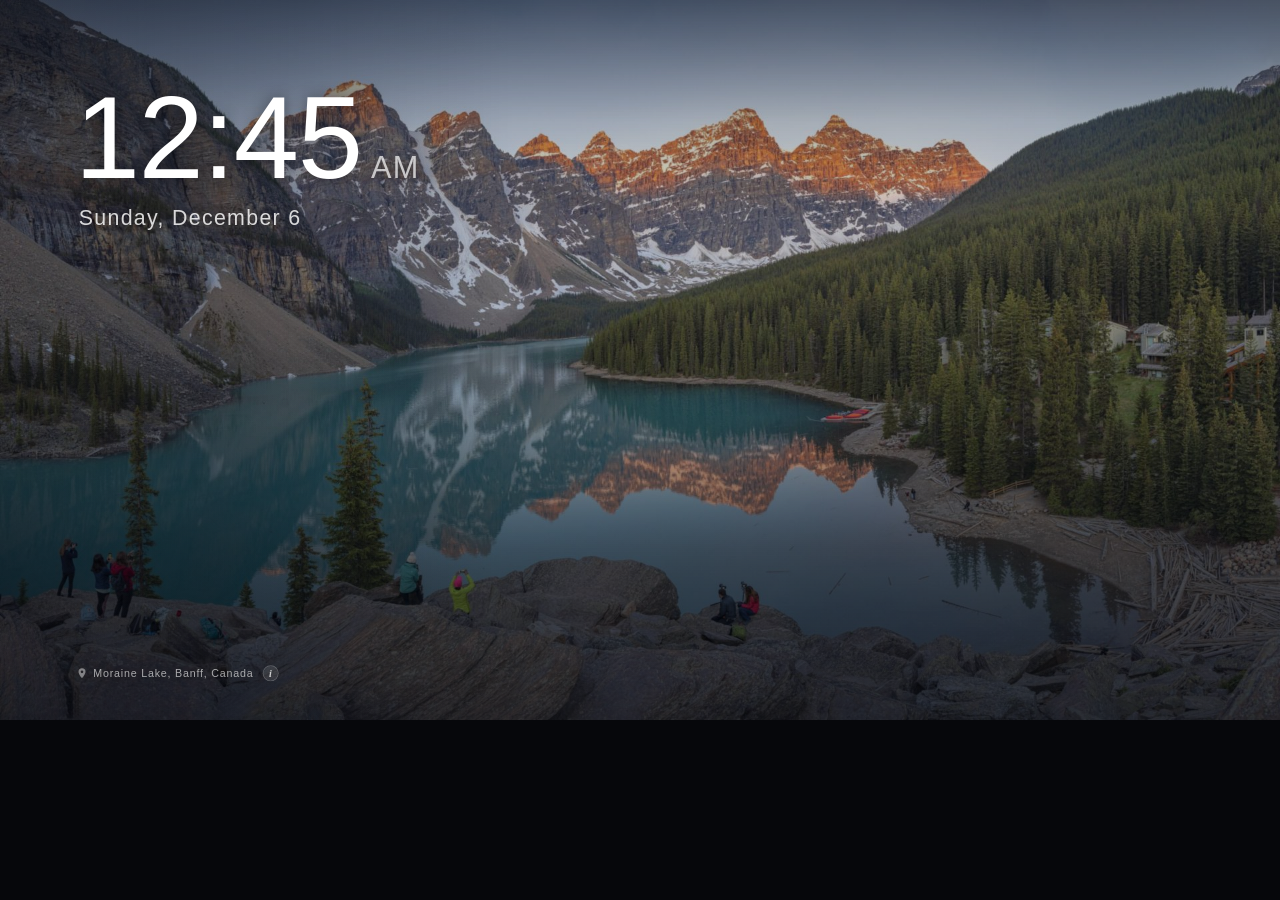
==== index.html @ b2c63b83 "Glass Home: calm launcher for Samsung Tizen TVs" ====
<!DOCTYPE html>
<html lang="en">
<head>
  <meta charset="utf-8">
  <meta name="viewport" content="width=1920, height=1080, initial-scale=1, user-scalable=no">
  <link rel="icon" href="icon.png">
  <title>Home</title>
  <link rel="stylesheet" href="css/style.css"><!--RH:CSS-->
</head>
<body class="blur-baked">
  <div id="stage">
    <div class="ambient" aria-hidden="true">
      <div class="blob b1"></div><div class="blob b2"></div><div class="blob b3"></div>
      <div class="wps"><img class="wp" id="wpA" alt=""><img class="wp" id="wpB" alt=""></div>
      <script>/* start downloading the wallpaper the last session queued up, before any JS file has loaded */
        (function () { try { if (/[?&]wp=/.test(location.search)) return; var e = localStorage.getItem('rh.wp.early'); if (!e) return;
          var p = e.split('|'); document.getElementById('wpB').src = p[0]; if (p[1]) (new Image()).src = p[1]; } catch (x) {} })();</script>
      <div class="scrim"></div>
      <div class="vignette"></div><div class="grain"></div>
    </div>

    <header class="topbar">
      <div class="greet" id="greet"></div>
      <div class="wpcap" id="wpcap"><svg class="wpcap-pin" viewBox="0 0 24 24" width="18" height="18" aria-hidden="true"><path fill="currentColor" d="M12 2a7 7 0 0 0-7 7c0 5.2 7 13 7 13s7-7.8 7-13a7 7 0 0 0-7-7zm0 9.6A2.6 2.6 0 1 1 12 6.4a2.6 2.6 0 0 1 0 5.2z"/></svg><span class="wpcap-place"></span><span class="wpinfo" id="wpinfo" aria-label="Photo credit">i</span><span class="wpcap-credit"></span></div>
      <div class="dsc-sub" id="dscSub"></div>
      <div class="clock glass-chip"><div class="time" id="time"></div><div class="date" id="date"></div></div>
    </header>

    <section class="amb" id="amb" aria-label="Clock and weather">
      <div class="amb-time" id="ambTime"></div>
      <div class="amb-date" id="ambDate"></div>
      <div class="wx" id="wx"></div>
    </section>

    <section class="discover" id="discover" aria-label="Discover">
      <div class="tstat" id="tstat"></div>
      <div class="cw empty" id="cw"><div class="sec-h">Resume Watching<span class="src" id="cwSrc"></span></div><div class="cw-track" id="cwTrack"></div></div>
      <div class="picks empty" id="picks"><div class="sec-h"><span class="seg" id="seg"><span class="tab" id="tabMovie" data-k="movie">Movies</span><span class="tab" id="tabTv" data-k="tv">Shows</span></span><span class="pill" id="refresh">&#x21bb; Refresh</span><span class="src" id="pkSrc"></span></div><div class="pk-track" id="pkTrack"></div></div>
    </section>

    <main id="rows"></main>
    <div class="hint" id="hint"></div>
    <div class="dim" id="dim"></div>

    <div id="toast" class="toast glass-chip"></div>
    <div id="fps" class="fps"></div>
  </div>

  <script defer src="js/config.js"></script>
  <script defer src="js/apps.js"></script>
  <script defer src="js/logos.js"></script>
  <script defer src="js/tizen-shim.js"></script>
  <script defer src="js/wallpapers.js"></script>
  <script defer src="js/wallpaper.js"></script>
  <script defer src="data/weekly.embed.js"></script>
  <script defer src="js/weather.js"></script>
  <script defer src="js/discover.js"></script>
  <script defer src="js/app.js"></script>
</body>
</html>
---- css/style.css ----
/* Glass Home launcher — "Liquid Glass" TV home. 1920x1080 logical canvas.
 * Tizen 6.0 (Chromium ~76): no flex `gap`, no `inset`, no `aspect-ratio`.
 * Animations use transform/opacity only. */

html, body {
  margin: 0; padding: 0; width: 100%; height: 100%;
  background: #06070b; overflow: hidden;
}
body {
  font-family: -apple-system, BlinkMacSystemFont, "SF Pro Display", "SF Pro Text",
    "SamsungOne", "Samsung One", "SamsungOneUI", "TizenSans", "Helvetica Neue",
    "Inter", Roboto, "Segoe UI", Arial, sans-serif;
  color: #f5f6f8;
  -webkit-font-smoothing: antialiased;
  text-rendering: optimizeLegibility;
  cursor: default;
  -webkit-user-select: none; user-select: none;
}

#stage {
  position: absolute; left: 0; top: 0;
  width: 1920px; height: 1080px; overflow: hidden;
  transform-origin: 0 0;
}

/* ---------------- ambient background ---------------- */
.ambient { position: absolute; left: 0; top: 0; right: 0; bottom: 0; overflow: hidden;
  background: radial-gradient(120% 90% at 50% 0%, #141a2e 0%, #0a0c14 55%, #050609 100%); }
.blob { position: absolute; border-radius: 50%; will-change: transform; }
.b1 { width: 1400px; height: 1400px; left: -380px; top: -620px;
  background: radial-gradient(closest-side, rgba(92, 72, 230, .55), rgba(92, 72, 230, 0)); }
.b2 { width: 1300px; height: 1300px; right: -420px; top: -260px;
  background: radial-gradient(closest-side, rgba(24, 150, 190, .42), rgba(24, 150, 190, 0)); }
.b3 { width: 1500px; height: 1100px; left: 260px; bottom: -700px;
  background: radial-gradient(closest-side, rgba(190, 52, 140, .32), rgba(190, 52, 140, 0)); }
.motion .b1 { animation: drift1 38s ease-in-out infinite alternate; }
.motion .b2 { animation: drift2 46s ease-in-out infinite alternate; }
.motion .b3 { animation: drift3 54s ease-in-out infinite alternate; }
@keyframes drift1 { from { transform: translate3d(0,0,0); } to { transform: translate3d(220px, 120px, 0); } }
@keyframes drift2 { from { transform: translate3d(0,0,0); } to { transform: translate3d(-260px, 90px, 0); } }
@keyframes drift3 { from { transform: translate3d(0,0,0); } to { transform: translate3d(180px, -140px, 0); } }

.vignette { position: absolute; left: 0; top: 0; right: 0; bottom: 0;
  background: radial-gradient(140% 110% at 50% 35%, rgba(0,0,0,0) 45%, rgba(0,0,0,.55) 100%); }
/* subtle film grain keeps gradients from banding on the panel */
.grain { position: absolute; left: 0; top: 0; right: 0; bottom: 0; opacity: .05;
  background-image: url("data:image/svg+xml;utf8,<svg xmlns='http://www.w3.org/2000/svg' width='160' height='160'><filter id='n'><feTurbulence type='fractalNoise' baseFrequency='.9' numOctaves='2' stitchTiles='stitch'/><feColorMatrix values='0 0 0 0 1  0 0 0 0 1  0 0 0 0 1  0 0 0 .9 0'/></filter><rect width='100%' height='100%' filter='url(%23n)'/></svg>"); }

/* ---------------- scenic wallpapers ---------------- */
/* own stacking context so the layers' z-index never rises above the scrim/tint */
.wps { position: absolute; left: 0; top: 0; width: 1920px; height: 1080px; overflow: hidden; z-index: 0; }
.wp { position: absolute; left: 0; top: 0; width: 1920px; height: 1080px; object-fit: cover;
  opacity: 0; transition: opacity var(--wp-fade, 600ms) ease-in-out; transform-origin: 50% 50%;
  will-change: opacity; -webkit-backface-visibility: hidden; backface-visibility: hidden; }
.wp.on { opacity: 1; z-index: 2; }
.wp.under { opacity: 1; z-index: 1; transition: none; }
.wp:not([src]) { visibility: hidden; }
.wp:not(.on) { transition: none; }
.wp-still .wp { animation: none !important; }
.wp-motion .wp { will-change: transform, opacity; transform: scale(1.04) translate3d(0, 0, 0); }
/* Ken Burns: ~8% zoom with a gentle drift; stays inside the frame (max pan < zoom/2). */
@keyframes kb1 { from { transform: scale(1.02) translate3d(0, 0, 0); }        to { transform: scale(1.10) translate3d(-2.2%, -1.2%, 0); } }
@keyframes kb2 { from { transform: scale(1.10) translate3d(2%, 1%, 0); }      to { transform: scale(1.02) translate3d(0, 0, 0); } }
@keyframes kb3 { from { transform: scale(1.03) translate3d(1.5%, -1%, 0); }   to { transform: scale(1.10) translate3d(-1.5%, 1%, 0); } }
@keyframes kb4 { from { transform: scale(1.09) translate3d(-1.8%, 1.2%, 0); } to { transform: scale(1.03) translate3d(1%, -.5%, 0); } }
/* readability scrim: light top (greeting/clock), soft bottom (dock), slight overall dim */
.scrim { position: absolute; left: 0; top: 0; right: 0; bottom: 0; display: none;
  background:
    linear-gradient(180deg, rgba(4,6,12,.55) 0%, rgba(4,6,12,.18) 17%, rgba(4,6,12,0) 32%),
    linear-gradient(0deg, rgba(4,6,12,.66) 0%, rgba(4,6,12,.44) 24%, rgba(4,6,12,.14) 42%, rgba(4,6,12,0) 58%),
    linear-gradient(90deg, rgba(4,6,12,.28) 0%, rgba(4,6,12,0) 40%),
    rgba(4,6,12,.14); }
.has-wp .scrim { display: block; }
.has-wp .blob, .has-wp .grain { display: none; }
.has-wp .ambient { background: #06070b; }
.has-wp .vignette { background: radial-gradient(150% 120% at 50% 40%, rgba(0,0,0,0) 55%, rgba(0,0,0,.45) 100%); }

/* location caption under the greeting (subtle); photo credit appears on demand */
.wpcap { position: absolute; left: 4px; top: 84px; white-space: nowrap; font-size: 20px; font-weight: 500;
  letter-spacing: .2px; color: rgba(255,255,255,.70); opacity: 0; transform: translate3d(0, 4px, 0);
  transition: opacity 900ms ease, transform 900ms ease; text-shadow: 0 1px 12px rgba(0,0,0,.55); }
.wpcap.show { opacity: 1; transform: translate3d(0, 0, 0); }
.wpcap-pin { vertical-align: -3px; margin-right: 8px; opacity: .7; }
.wpinfo { display: inline-block; position: relative; vertical-align: 1px; margin-left: 14px; width: 24px; height: 24px; border-radius: 50%;
  text-align: center; font: italic 700 15px/24px Georgia, "Times New Roman", serif; color: rgba(255,255,255,.75);
  background: rgba(255,255,255,.10); box-shadow: inset 0 0 0 1px rgba(255,255,255,.22); text-shadow: none;
  transition: transform 140ms cubic-bezier(.2,.8,.2,1), background-color 140ms ease, color 140ms ease; }
.wpinfo.is-focused { transform: scale(1.45); background: rgba(255,255,255,.95); color: #111; z-index: 2;
  box-shadow: 0 6px 22px rgba(0,0,0,.45), 0 0 18px rgba(255,255,255,.35); }
.wpcap-credit { display: inline-block; margin-left: 14px; font-size: 16px; font-weight: 500; color: rgba(255,255,255,.62);
  letter-spacing: .3px; opacity: 0; transform: translate3d(-6px, 0, 0); transition: opacity 400ms ease, transform 400ms ease; }
.show-credit .wpcap-credit { opacity: 1; transform: translate3d(0, 0, 0); }
.wpcap-credit:empty { display: none; }

/* ---------------- glass material ---------------- */
.glass {
  position: relative;
  border-radius: 30px;
  background: linear-gradient(160deg, rgba(255,255,255,.16) 0%, rgba(255,255,255,.06) 45%, rgba(255,255,255,.04) 100%);
  box-shadow:
    inset 0 1.5px 0 rgba(255,255,255,.30),     /* top inner highlight */
    inset 0 -1px 0 rgba(255,255,255,.06),
    0 18px 40px -12px rgba(0,0,0,.55);
  overflow: hidden;
}
/* specular edge: gradient hairline border via mask */
.glass::before {
  content: ""; position: absolute; left: 0; top: 0; right: 0; bottom: 0;
  border-radius: inherit; padding: 1.5px; pointer-events: none;
  background: linear-gradient(145deg, rgba(255,255,255,.65) 0%, rgba(255,255,255,.12) 28%,
              rgba(255,255,255,.04) 55%, rgba(255,255,255,.22) 100%);
  -webkit-mask: linear-gradient(#000 0 0) content-box, linear-gradient(#000 0 0);
  -webkit-mask-composite: xor; mask-composite: exclude;
}
/* liquid highlight bloom, top-left */
.glass::after {
  content: ""; position: absolute; left: -20%; top: -60%; width: 90%; height: 120%;
  pointer-events: none; border-radius: 50%;
  background: radial-gradient(closest-side, rgba(255,255,255,.16), rgba(255,255,255,0));
}
/* Three glass modes (body.blur-*):
 *  baked (default): a pre-blurred 480x270 copy of the wallpaper is clipped into each surface (.bk) — no per-frame blur.
 *  live : real backdrop-filter (the old look; costs GPU time on every frame something moves).
 *  off  : solid translucent fill. */
.bk { position: absolute; left: 0; top: 0; right: 0; bottom: 0; overflow: hidden; border-radius: inherit; display: none; z-index: 0; }
.bk i { position: absolute; left: 0; top: 0; right: 0; bottom: 0; opacity: 0; transition: none;
  background-repeat: no-repeat; background-size: 1920px 1080px; }
.bk i.on { opacity: 1; }
.bk i.top { z-index: 1; transition: opacity var(--wp-fade, 600ms) ease-in-out; }
.bk::after { content: ""; position: absolute; left: 0; top: 0; right: 0; bottom: 0; z-index: 2;
  background: linear-gradient(160deg, rgba(255,255,255,.13) 0%, rgba(255,255,255,.04) 45%, rgba(8,10,18,.16) 100%); }
.has-wp.blur-baked .bk { display: block; }
.has-wp.blur-baked .glass, .has-wp.blur-baked .glass-chip { background: rgba(18,20,30,.35); }
.glass::before, .glass::after { z-index: 1; }
.glass-chip > *:not(.bk), .glass > *:not(.bk) { position: relative; z-index: 3; }
.has-wp.blur-live .glass, .has-wp.blur-live .glass-chip {
  -webkit-backdrop-filter: blur(30px) saturate(150%) brightness(.80); backdrop-filter: blur(30px) saturate(150%) brightness(.80);
  background: linear-gradient(160deg, rgba(255,255,255,.17) 0%, rgba(255,255,255,.07) 45%, rgba(20,24,36,.10) 100%); }
.blur-off .glass, .blur-off .glass-chip, body:not(.has-wp) .glass {
  background: linear-gradient(160deg, rgba(60,66,88,.62) 0%, rgba(30,34,50,.66) 50%, rgba(20,22,34,.72) 100%); }

.glass-chip {
  position: relative; border-radius: 999px;
  background: linear-gradient(160deg, rgba(255,255,255,.14), rgba(255,255,255,.05));
  box-shadow: inset 0 1px 0 rgba(255,255,255,.28), inset 0 0 0 1px rgba(255,255,255,.08), 0 10px 30px -10px rgba(0,0,0,.6);
}

/* ---------------- top bar ---------------- */
.topbar { position: absolute; left: 80px; right: 80px; top: 46px; height: 96px; }
.greet { position: absolute; left: 4px; top: 22px; font-size: 40px; font-weight: 600; letter-spacing: -.5px;
  color: rgba(255,255,255,.92); }
.greet small { display: block; font-size: 22px; font-weight: 500; letter-spacing: 0; color: rgba(255,255,255,.5); margin-top: 6px; }
.clock { position: absolute; right: 0; top: 10px; padding: 16px 34px 16px 34px; text-align: right; }
.clock .time { font-size: 46px; font-weight: 600; letter-spacing: -.5px; line-height: 1; font-variant-numeric: tabular-nums; }
.clock .time small { font-size: 24px; font-weight: 600; margin-left: 6px; color: rgba(255,255,255,.65); letter-spacing: 0; }
.clock .date { font-size: 19px; font-weight: 500; color: rgba(255,255,255,.58); margin-top: 6px; letter-spacing: .2px; }

/* ---------------- rows ---------------- */
#rows { position: absolute; left: 0; right: 0; top: 0; bottom: 0; }
.row { position: relative; padding: 0 80px; }
.row-head { height: 44px; position: relative; margin-bottom: 14px; white-space: nowrap; }
.row-title { display: inline-block; font-size: 30px; font-weight: 600; letter-spacing: -.2px;
  color: rgba(255,255,255,.9); vertical-align: middle; }
.row-sub { display: inline-block; margin-left: 18px; font-size: 21px; font-weight: 500; color: rgba(255,255,255,.5);
  vertical-align: middle; transition: opacity 250ms ease; }
.chip { display: inline-block; vertical-align: middle; margin-left: 16px; padding: 5px 14px; border-radius: 999px;
  font-size: 16px; font-weight: 600; letter-spacing: .6px; text-transform: uppercase;
  color: rgba(255,255,255,.75); background: rgba(255,255,255,.10); box-shadow: inset 0 0 0 1px rgba(255,255,255,.16); }
.row-track { position: relative; white-space: nowrap; transition: transform 380ms cubic-bezier(.2,.8,.2,1);
  will-change: transform; }

/* ---------------- the dock ---------------- */
/* one floating glass bar, centred in the lower third; tiles inside carry no backdrop-filter of their own */
.row-dock { position: absolute; left: 0; right: 0; top: 742px; padding: 0; text-align: center; }
.dock { position: relative; display: inline-block; padding: 22px 30px; white-space: nowrap; text-align: left; }
.dock-bg { position: absolute; left: 0; top: 0; right: 0; bottom: 0; border-radius: 46px; overflow: hidden; }
.dock .row-track { transition: none; will-change: auto; }
.dock-div { display: inline-block; vertical-align: middle; width: 2px; height: 64px; margin: 0 28px 0 6px; border-radius: 1px;
  background: linear-gradient(180deg, rgba(255,255,255,0), rgba(255,255,255,.26), rgba(255,255,255,0)); }

/* ---------------- app tiles ----------------
 * Focus = transform scale (140 ms) + opacity of pre-rendered layers. Nothing animates layout, paint or shadows. */
.tile { position: relative; display: inline-block; vertical-align: middle; margin-right: 22px;
  transition: transform 140ms cubic-bezier(.2,.8,.2,1); will-change: transform; transform: translateZ(0); outline: none; }
.tile:last-child { margin-right: 0; }
.tile-body { position: relative; display: block; overflow: hidden;
  background: linear-gradient(160deg, rgba(255,255,255,.13) 0%, rgba(255,255,255,.05) 60%, rgba(255,255,255,.03) 100%);
  box-shadow: inset 0 1px 0 rgba(255,255,255,.26), inset 0 0 0 1px rgba(255,255,255,.07); }
.tile-lg .tile-body { width: 200px; height: 116px; border-radius: 26px; }
.tile-sm .tile-body { width: 132px; height: 78px; border-radius: 20px; }
.tile-tint { position: absolute; left: 0; top: 0; right: 0; bottom: 0; opacity: .9;
  background: radial-gradient(120% 90% at 50% 120%, var(--brandA, rgba(255,255,255,.08)), rgba(0,0,0,0) 70%); }
/* focus layer: brighter glass + brand glow, rendered once, faded by opacity only */
.tile-fx { position: absolute; left: 0; top: 0; right: 0; bottom: 0; opacity: 0; transition: opacity 140ms ease; will-change: opacity; }
.tile-fx::before { content: ""; position: absolute; left: 8px; right: 8px; top: 12px; bottom: 6px; border-radius: 26px;
  box-shadow: 0 14px 48px 6px var(--brand, rgba(255,255,255,.4)); opacity: .75; }
.tile-fx::after { content: ""; position: absolute; left: 0; top: 0; right: 0; bottom: 0; border-radius: inherit;
  background: linear-gradient(160deg, rgba(255,255,255,.34) 0%, rgba(255,255,255,.14) 55%, rgba(255,255,255,.08) 100%);
  box-shadow: inset 0 2px 0 rgba(255,255,255,.65), inset 0 0 0 1.5px rgba(255,255,255,.30); }
.tile-lg .tile-fx { width: 200px; height: 116px; border-radius: 26px; }
.tile-sm .tile-fx { width: 132px; height: 78px; border-radius: 20px; }
.tile-body { z-index: 1; }
.tile-fx { z-index: 2; }
.tile-logo { position: absolute; left: 0; right: 0; top: 50%; text-align: center; z-index: 3;
  transform: translateY(-50%) scale(.72); transform-origin: 50% 50%; }
.tile-sm .tile-logo { transform: translateY(-50%) scale(.56); }
.tile-lg .tile-logo { top: 58px; }
.tile-sm .tile-logo { top: 39px; }
.tile-label { position: absolute; left: -40px; right: -40px; text-align: center; font-size: 21px; font-weight: 600;
  color: rgba(255,255,255,.96); opacity: 0; white-space: nowrap; text-shadow: 0 2px 12px rgba(0,0,0,.6);
  transition: opacity 140ms ease; }
.tile-lg .tile-label { top: 150px; }
.tile-sm .tile-label { top: 112px; font-size: 19px; }

.is-focused { z-index: 4; }
.tile.is-focused { transform: scale(1.14) translate3d(0, -4px, 0); }
.tile-sm.is-focused { transform: scale(1.2) translate3d(0, -3px, 0); }
.is-focused .tile-fx { opacity: 1; }
.is-focused .tile-label { opacity: 1; }
.tile.is-pressed { transform: scale(1.04) translateZ(0) !important; transition-duration: 100ms; }
*:focus { outline: none; }

/* ---------------- brand marks ---------------- */
.mk { display: inline-block; white-space: nowrap; line-height: 1; }
.mk-yt { font-size: 38px; font-weight: 700; letter-spacing: -1.2px; color: #fff; }
.mk-yt-ico { width: 62px; height: 44px; vertical-align: middle; margin-right: 10px; }
.mk-yt span { vertical-align: middle; }
.mk-netflix { font-size: 52px; font-weight: 800; color: #e50914; letter-spacing: 1px;
  font-family: "Bebas Neue", "Roboto Condensed", "Arial Narrow", sans-serif; transform: scaleY(1.22);
  text-shadow: 0 2px 14px rgba(0, 0, 0, .55); }
.mk-hbo b { font-size: 46px; font-weight: 900; letter-spacing: -1px; }
.mk-hbo i { font-style: normal; font-size: 44px; font-weight: 500; margin-left: 8px; letter-spacing: -.5px;
  color: #d9cbff; }
.mk-prime { position: relative; text-align: left; padding-bottom: 10px; }
.mk-prime .p1 { display: block; font-size: 42px; font-weight: 800; letter-spacing: -1px; }
.mk-prime .p2 { display: block; font-size: 27px; font-weight: 600; margin-top: 0; color: #dfe9f5; letter-spacing: -.3px; }
.mk-prime .smile { position: absolute; left: 0; bottom: -8px; width: 104px; height: 20px; }
.mk-hulu { font-size: 64px; font-weight: 800; color: #1ce783; letter-spacing: -2.5px; }
.mk-atv { font-size: 54px; font-weight: 600; letter-spacing: -1.5px; color: #f2f4f7; }
.mk-apple { width: 40px; height: 48px; vertical-align: -4px; margin-right: 4px; }
.mk-peacock span { font-size: 44px; font-weight: 800; letter-spacing: -1.5px; vertical-align: middle; }
.mk-peacock em { display: inline-block; vertical-align: middle; margin-left: 10px; width: 9px; }
.mk-peacock em i { display: block; width: 9px; height: 9px; border-radius: 50%; margin: 2px 0; }
.mk-disney span { font-family: "Georgia", "Times New Roman", serif; font-style: italic; font-weight: 700;
  font-size: 50px; letter-spacing: -1px; color: #fff; }
.mk-disney b { font-size: 50px; font-weight: 300; margin-left: 4px;
  color: #7fd3ff; text-shadow: 0 0 16px rgba(80, 180, 255, .7); }
.mk-img { max-width: 70%; max-height: 70%; }

/* ---------------- toast / fps ---------------- */
.toast.glass-chip { background: rgba(22,24,34,.86) !important; -webkit-backdrop-filter: none !important; backdrop-filter: none !important; }
.toast { position: absolute; left: 50%; bottom: 54px; transform: translate3d(-50%, 30px, 0); opacity: 0;
  padding: 18px 34px; font-size: 24px; font-weight: 600; white-space: nowrap; color: rgba(255,255,255,.95);
  transition: opacity 260ms ease, transform 320ms cubic-bezier(.2,.8,.2,1); pointer-events: none; z-index: 10; }
.toast.show { opacity: 1; transform: translate3d(-50%, 0, 0); }
.fps { position: absolute; left: 20px; bottom: 16px; font: 600 18px/1 monospace; color: #9f9; opacity: 0; z-index: 11; }
.fps.show { opacity: .9; }


/* ---------------- Ambient ⇄ Discover ----------------
 * Ambient: wallpaper + greeting + clock + dock (+ one hint line on wake).
 * Discover (Up from the dock): Continue Watching + Tonight's Picks; the dock steps back ("All Apps").
 * Only opacity/transform transitions; CSS transitions retarget mid-flight, so rapid Up/Down never queues. */
.row-dock { transform-origin: 50% 100%; transition: transform 240ms cubic-bezier(.2,.8,.2,1), opacity 240ms ease; }
.discover-on .row-dock { transform: translate3d(0, 130px, 0) scale(.8); opacity: .62; }
.discover-on .row-dock.has-focus { opacity: 1; }
.dock-title { position: absolute; left: 34px; top: -44px; font-size: 21px; font-weight: 600; letter-spacing: .4px;
  color: rgba(255,255,255,.62); opacity: 0; transition: opacity 200ms ease; }
.discover-on .dock-title { opacity: 1; }
.wpcap { will-change: opacity; }
.discover-on .wpcap.show { opacity: 0; }
.dsc-sub { position: absolute; left: 4px; top: 84px; font-size: 22px; font-weight: 500; color: rgba(255,255,255,.74);
  white-space: nowrap; opacity: 0; transition: opacity 240ms ease; text-shadow: 0 1px 12px rgba(0,0,0,.55); }
.discover-on .dsc-sub { opacity: 1; }

.hint { position: absolute; left: 0; right: 0; top: 688px; text-align: center; font-size: 21px; font-weight: 500;
  letter-spacing: .2px; color: rgba(255,255,255,.72); text-shadow: 0 1px 12px rgba(0,0,0,.6); opacity: 0;
  transition: opacity 600ms ease; pointer-events: none; }
.hint b { display: inline-block; margin-left: 2px; font-weight: 700; color: #fff; }
.hint-on .hint { opacity: 1; }
.discover-on .hint { opacity: 0; transition-duration: 120ms; }

.discover { position: absolute; left: 80px; top: 196px; width: 1760px; opacity: 0; visibility: hidden;
  transform: translate3d(0, 18px, 0);
  transition: opacity 220ms ease, transform 240ms cubic-bezier(.2,.8,.2,1), visibility 0s linear 240ms; }
.discover-on .discover { opacity: 1; visibility: visible; transform: translate3d(0, 0, 0);
  transition: opacity 220ms ease, transform 240ms cubic-bezier(.2,.8,.2,1), visibility 0s; }
.sec-h { height: 34px; margin-bottom: 12px; white-space: nowrap; font-size: 24px; font-weight: 600; color: rgba(255,255,255,.88);
  text-shadow: 0 1px 10px rgba(0,0,0,.5); }
.sec-h .src { margin-left: 16px; font-size: 16px; font-weight: 500; color: rgba(255,255,255,.7); letter-spacing: .2px; text-shadow: 0 1px 3px rgba(0,0,0,.75), 0 0 12px rgba(0,0,0,.5); }
.mockchip { display: inline-block; margin-left: 12px; padding: 2px 10px; border-radius: 8px; font-size: 14px; font-weight: 800;
  letter-spacing: 1px; color: #1a1300; background: #ffcc33; vertical-align: 2px; }
.cw { margin-bottom: 34px; }
.cw.empty, .picks.empty { display: none; }
.cw-track, .pk-track { white-space: nowrap; }

/* Continue Watching item */
.cwi { position: relative; display: inline-block; vertical-align: top; width: 560px; height: 104px; margin-right: 28px; border-radius: 22px;
  transition: transform 140ms cubic-bezier(.2,.8,.2,1); will-change: transform; transform: translateZ(0); }
.cwi-bg, .card-bg { position: absolute; left: 0; top: 0; right: 0; bottom: 0; border-radius: inherit; background: rgba(14,16,26,.58);
  box-shadow: inset 0 1px 0 rgba(255,255,255,.18), inset 0 0 0 1px rgba(255,255,255,.08), 0 16px 34px -16px rgba(0,0,0,.7); }
.cwi-fx, .card-fx { position: absolute; left: 0; top: 0; right: 0; bottom: 0; border-radius: inherit; opacity: 0;
  transition: opacity 140ms ease; will-change: opacity;
  background: linear-gradient(160deg, rgba(255,255,255,.20), rgba(255,255,255,.06) 60%);
  box-shadow: inset 0 2px 0 rgba(255,255,255,.55), inset 0 0 0 1.5px rgba(255,255,255,.28), 0 18px 46px -10px rgba(0,0,0,.75); }
.cwi-bar { position: absolute; left: 0; top: 18px; bottom: 18px; width: 6px; border-radius: 0 4px 4px 0; background: var(--brand, #888); }
.cwi-t { position: absolute; left: 30px; right: 30px; top: 16px; font-size: 23px; font-weight: 600; color: #fff; overflow: hidden; text-overflow: ellipsis; }
.cwi-s { position: absolute; left: 30px; right: 210px; top: 48px; font-size: 17px; color: rgba(255,255,255,.6); overflow: hidden; text-overflow: ellipsis; }
.cwi-p { position: absolute; left: 30px; right: 30px; bottom: 16px; height: 4px; border-radius: 2px; background: rgba(255,255,255,.18); overflow: hidden; }
.cwi-p i { position: absolute; left: 0; top: 0; bottom: 0; background: rgba(255,255,255,.9); border-radius: 2px; }
.cwi-r { position: absolute; right: 30px; top: 48px; font-size: 17px; color: rgba(255,255,255,.6); text-align: right; }
.cwi-a { position: absolute; right: 30px; top: 16px; font-size: 17px; font-weight: 700; color: #fff; opacity: 0; transition: opacity 140ms ease; }
.cwi.is-focused { transform: scale(1.04); }
.cwi.is-focused .cwi-fx, .cwi.is-focused .cwi-a { opacity: 1; }
.cwi.is-focused .cwi-t { right: 260px; }

/* Tonight's Picks: exactly 3 cards. Artwork + title at rest; focus reveals rating/runtime/provider/synopsis + actions. */
.pill { display: inline-block; vertical-align: 1px; margin-left: 22px; padding: 4px 16px; border-radius: 999px; font-size: 16px; font-weight: 600;
  color: rgba(255,255,255,.66); box-shadow: inset 0 0 0 1px rgba(255,255,255,.22); transition: transform 140ms ease, background-color 140ms ease, color 140ms ease; }
.pill.is-focused { background: #fff; color: #111; transform: scale(1.08); }
.card { position: relative; display: inline-block; vertical-align: top; width: 520px; height: 234px; margin-right: 36px; border-radius: 24px;
  transition: transform 140ms cubic-bezier(.2,.8,.2,1); will-change: transform; transform: translateZ(0); white-space: normal; }
.card:last-child { margin-right: 0; }
.card-art { position: absolute; left: 0; top: 0; width: 156px; height: 234px; border-radius: 24px 0 0 24px; overflow: hidden;
  background: #1a1d28 center / cover no-repeat; }
.card-art .im { position: absolute; left: 0; top: 0; right: 0; bottom: 0; background-position: center; background-size: cover; background-repeat: no-repeat; }
.card-art .ph { position: absolute; left: 0; top: 0; right: 0; bottom: 0; }
.card-art .ph b { position: absolute; left: 12px; right: 12px; bottom: 14px; font-size: 15px; font-weight: 800; letter-spacing: 1px; color: rgba(255,255,255,.85); }
.card-body { position: absolute; left: 156px; right: 0; top: 0; bottom: 0; padding: 18px 24px 0 24px; }
.card-k { font-size: 15px; font-weight: 700; letter-spacing: 1.4px; text-transform: uppercase; color: rgba(255,255,255,.58); }
.card-t { margin-top: 6px; font-size: 27px; font-weight: 650; font-weight: 600; line-height: 1.12; color: #fff; max-height: 61px; overflow: hidden;
  display: -webkit-box; -webkit-line-clamp: 2; -webkit-box-orient: vertical; }
.card-y { margin-top: 6px; font-size: 16px; color: rgba(255,255,255,.5); white-space: nowrap; }
.card-d { position: absolute; left: 24px; right: 22px; bottom: 16px; opacity: 0; transition: opacity 140ms ease; }
.card-m { white-space: nowrap; font-size: 16px; color: rgba(255,255,255,.8); overflow: hidden; text-overflow: ellipsis; }
.rate { display: inline-block; height: 22px; line-height: 22px; padding: 0 6px; margin-right: 8px; border-radius: 5px; font-size: 13px; font-weight: 900;
  color: #000; background: #f5c518; vertical-align: 1px; }
.rate.tmdb { background: #01b4e4; color: #04141c; }
.rate.mock { background: #ffcc33; }
.card-p { margin-top: 7px; font-size: 15px; line-height: 1.3; color: rgba(255,255,255,.66); max-height: 39px; overflow: hidden;
  display: -webkit-box; -webkit-line-clamp: 2; -webkit-box-orient: vertical; }
.card.is-focused, .card.act-open { transform: scale(1.04); }
.card.is-focused .card-fx, .card.act-open .card-fx, .card.is-focused .card-d, .card.act-open .card-d { opacity: 1; }
.card.is-focused .card-y, .card.act-open .card-y { opacity: 0; }
.card-acts { position: absolute; left: 0; top: 248px; white-space: nowrap; opacity: 0; transition: opacity 140ms ease; }
.card.is-focused .card-acts, .card.act-open .card-acts { opacity: 1; }
.act { display: inline-block; margin-right: 12px; padding: 9px 20px; border-radius: 999px; font-size: 17px; font-weight: 600; color: rgba(255,255,255,.85);
  background: rgba(14,16,26,.55); box-shadow: inset 0 0 0 1px rgba(255,255,255,.2); transition: transform 120ms ease, background-color 120ms ease, color 120ms ease; }
.act.is-focused { background: #fff; color: #111; transform: scale(1.06); }
.act.dim { color: rgba(255,255,255,.5); }
.card.is-pressed, .cwi.is-pressed { transform: scale(1.0) !important; transition-duration: 100ms; }

@media (prefers-reduced-motion: reduce) {
  .discover, .discover-on .discover, .row-dock, .hint, .dsc-sub, .dock-title, .tile, .card, .cwi, .wp, .bk i.top { transition-duration: 1ms !important; }
}
.reduce-motion .discover, .reduce-motion.discover-on .discover, .reduce-motion .row-dock, .reduce-motion .hint, .reduce-motion .dsc-sub,
.reduce-motion .dock-title { transition-duration: 1ms !important; }
.reduce-motion .discover { transform: none; }

/* ---------------- Trakt status (one line, top-right of Discover) ---------------- */
.tstat { position: absolute; right: 0; top: -40px; height: 34px; padding: 0 18px; border-radius: 17px; white-space: nowrap;
  font-size: 17px; font-weight: 600; line-height: 34px; color: rgba(255,255,255,.78); background: rgba(14,16,26,.5);
  text-shadow: 0 1px 3px rgba(0,0,0,.6); transition: transform 140ms cubic-bezier(.2,.8,.2,1), background 140ms ease; }
.tstat:empty { display: none; }
.tstat i { display: inline-block; width: 9px; height: 9px; margin-right: 10px; border-radius: 50%; background: rgba(255,255,255,.4); vertical-align: 1px; }
.tstat.on i { background: #4cd964; }
.tstat b { font-weight: 700; color: #fff; margin-left: 8px; }
.tstat.is-focused { background: #fff; color: #111; text-shadow: none; transform: scale(1.06); }
.tstat.is-focused b { color: #111; }
/* 'Not interested' — the secondary action; the yellow dot marks the Yellow key shortcut */
.act.act-ni { color: rgba(255,255,255,.7); }
.act.act-ni:before { content: ""; display: inline-block; width: 10px; height: 10px; margin-right: 8px; border-radius: 50%; background: #f5c400; vertical-align: 1px; }
.act.act-ni.is-focused { color: #111; }

/* ---------------- Idle / always-on ----------------
 * After ui idle minutes: everything but the wallpaper fades out (opacity only), then a black overlay dims the picture in
 * steps. Waking is instant: .wake-now turns transitions off for one frame. */
.dim { position: absolute; left: 0; top: 0; width: 1920px; height: 1080px; background: #000; opacity: 0; pointer-events: none; z-index: 9;
  transition: opacity var(--dim-ms, 8000ms) linear; will-change: opacity; }
.idle .topbar, .idle #rows, .idle .hint, .idle .discover, .idle .dsc-sub {
  opacity: 0 !important; transition: opacity var(--idle-fade, 1500ms) ease !important; }
.wake-now .topbar, .wake-now #rows, .wake-now .hint, .wake-now .discover, .wake-now .dsc-sub, .wake-now .dim { transition: none !important; }


/* =====================================================================
 * v2: quiet Ambient (time, date, weather), hidden dock, softer type, clean pick cards.
 * Later rules override the ones above; still transform/opacity transitions only, no new backdrop-filter.
 * ===================================================================== */

/* ---- Ambient block: big time, date, weather ---- */
.amb { position: absolute; left: 112px; top: 118px; color: #fff; text-shadow: 0 2px 24px rgba(0,0,0,.45);
  transition: opacity 260ms ease, transform 260ms cubic-bezier(.2,.8,.2,1); will-change: opacity; }
.amb-time { font-size: 176px; font-weight: 200; line-height: 1; letter-spacing: -2px; font-variant-numeric: tabular-nums; }
.amb-time small { font-size: 46px; font-weight: 300; letter-spacing: 2px; margin-left: 14px; color: rgba(255,255,255,.7); }
.amb-date { margin-top: 14px; margin-left: 6px; font-size: 32px; font-weight: 300; letter-spacing: 2px; color: rgba(255,255,255,.82); }
.wx { margin-top: 40px; margin-left: 6px; opacity: 0; transition: opacity 400ms ease; }
.wx.on { opacity: 1; }
.wx-ico { width: 40px; height: 40px; vertical-align: middle; color: rgba(255,255,255,.92); }
.wx-now { white-space: nowrap; }
.wx-now .wx-ico { width: 46px; height: 46px; margin-right: 14px; vertical-align: -6px; }
.wx-t { font-size: 46px; font-weight: 200; letter-spacing: 1px; vertical-align: middle; }
.wx-c { margin-left: 18px; font-size: 24px; font-weight: 300; letter-spacing: 1.5px; color: rgba(255,255,255,.75); vertical-align: middle; }
.wx-days { margin-top: 18px; white-space: nowrap; }
.wx-d { display: inline-block; margin-right: 44px; font-size: 22px; font-weight: 300; letter-spacing: 1px; color: rgba(255,255,255,.78); }
.wx-d .wx-ico { width: 28px; height: 28px; margin: 0 12px; vertical-align: -6px; }
.wx-dn { display: inline-block; width: 46px; text-transform: uppercase; font-size: 17px; letter-spacing: 2.5px; color: rgba(255,255,255,.6); }
.wx-hi { color: #fff; margin-right: 10px; }
.wx-lo { color: rgba(255,255,255,.5); }
.discover-on .amb { opacity: 0; transform: translate3d(0, -14px, 0); }

/* greeting + small clock chip belong to Discover now; Ambient has the big clock */
.greet { font-size: 34px; font-weight: 300; letter-spacing: .6px; transition: opacity 240ms ease; }
.greet small { font-size: 20px; font-weight: 300; letter-spacing: .8px; }
.clock { transition: opacity 240ms ease; }
.clock .time { font-size: 38px; font-weight: 300; letter-spacing: .5px; }
.clock .time small { font-size: 20px; font-weight: 300; }
.clock .date { font-size: 17px; font-weight: 300; letter-spacing: 1.2px; }
body:not(.discover-on) .greet, body:not(.discover-on) .clock { opacity: 0; }

/* wallpaper location: tiny caption bottom-left */
.wpcap { top: 952px; left: 34px; font-size: 16px; font-weight: 300; letter-spacing: 1.2px; color: rgba(255,255,255,.62); }
.dock-on .wpcap.show { opacity: 0; }
.dsc-sub { font-size: 19px; font-weight: 300; letter-spacing: 1px; top: 78px; }

/* ---- dock: hidden by default, revealed by Up/Down ----
 * The bar itself only fades (so its baked glass stays aligned); the tiles slide up into place. */
.row-dock { top: 838px; opacity: 0; transform: none; transition: opacity 260ms ease; }
.row-dock .row-track { transform: translate3d(0, 26px, 0); transition: transform 300ms cubic-bezier(.2,.8,.2,1); }
.dock-on .row-dock { opacity: 1; }
.dock-on .row-dock .row-track { transform: translate3d(0, 0, 0); }
.discover-on .row-dock, .discover-on .row-dock.has-focus { opacity: 0; transform: none; }
.dock { padding: 14px 22px 14px 22px; }
.dock-bg { border-radius: 34px; }
.dock-title { display: none; }
.dock-div { height: 46px; margin: 0 22px 0 4px; }
.tile { margin-right: 18px; }
.tile-lg .tile-body, .tile-lg .tile-fx { width: 168px; height: 92px; border-radius: 22px; }
.tile-sm .tile-body, .tile-sm .tile-fx { width: 112px; height: 64px; border-radius: 17px; }
.tile-lg .tile-logo { top: 46px; transform: translateY(-50%) scale(.62); }
.tile-sm .tile-logo { top: 32px; transform: translateY(-50%) scale(.48); }
.tile-label { font-size: 17px; font-weight: 400; letter-spacing: .8px; }
.tile-lg .tile-label { top: 108px; }
.tile-sm .tile-label { top: 80px; font-size: 16px; }
.tile.is-focused { transform: scale(1.1) translate3d(0, -3px, 0); }
.tile-sm.is-focused { transform: scale(1.14) translate3d(0, -2px, 0); }

.hint { top: 776px; font-size: 19px; font-weight: 300; letter-spacing: 1.2px; }
.hint b { font-weight: 400; }
.dock-on .hint { opacity: 0; }

/* ---- Discover ---- */
.discover { top: 204px; }
.sec-h { height: 44px; margin-bottom: 20px; font-size: 20px; font-weight: 400; letter-spacing: 1px; }
.sec-h .src { margin-left: 22px; font-size: 14px; font-weight: 300; letter-spacing: .6px; color: rgba(255,255,255,.55); }
.seg { display: inline-block; vertical-align: middle; padding: 4px; border-radius: 999px; background: rgba(10,12,20,.42); }
.tab { display: inline-block; padding: 7px 26px; border-radius: 999px; font-size: 19px; font-weight: 400; letter-spacing: 1.2px;
  color: rgba(255,255,255,.62); transition: transform 140ms ease; }
.tab.on { background: rgba(255,255,255,.16); color: #fff; }
.tab.is-focused { background: #fff; color: #111; transform: scale(1.06); }
.pill { vertical-align: middle; font-size: 15px; font-weight: 400; letter-spacing: .8px; }
.cw { margin-bottom: 40px; }
.pk-none { height: 270px; line-height: 270px; font-size: 22px; font-weight: 300; letter-spacing: 1px; color: rgba(255,255,255,.6); }

/* clean pick card: art left, title, year · runtime, genre, rating badge */
.card { width: 540px; height: 270px; margin-right: 38px; border-radius: 26px; }
.card-art { width: 180px; height: 270px; border-radius: 26px 0 0 26px; }
.card-body { left: 180px; padding: 30px 28px 0 30px; }
.card-t { margin-top: 0; font-size: 30px; font-weight: 500; letter-spacing: .2px; line-height: 1.15; max-height: 70px; }
.card-y { margin-top: 10px; font-size: 18px; font-weight: 300; letter-spacing: 1px; color: rgba(255,255,255,.66); }
.card.is-focused .card-y, .card.act-open .card-y { opacity: 1; }
.card-g { margin-top: 8px; font-size: 14px; font-weight: 400; letter-spacing: 2.2px; text-transform: uppercase; color: rgba(255,255,255,.5);
  white-space: nowrap; overflow: hidden; text-overflow: ellipsis; }
.card .rate { position: absolute; left: 30px; bottom: 28px; height: 40px; line-height: 40px; padding: 0 14px 0 12px; margin: 0;
  border-radius: 9px; font-size: 22px; font-weight: 800; color: #111; background: #f5c518; letter-spacing: 0; }
.card .rate b { font-weight: 900; margin-right: 4px; font-size: 19px; letter-spacing: .3px; }
.card .rate span { font-weight: 700; }
.card .rate.tmdb { background: #01b4e4; color: #04141c; }
.card .rate.mock { background: #ffcc33; }
.card-w { position: absolute; right: 26px; bottom: 36px; font-size: 13px; font-weight: 300; letter-spacing: .6px; color: rgba(255,255,255,.45); }
.card-acts { top: 290px; }
.act { padding: 8px 20px; font-size: 16px; font-weight: 400; letter-spacing: .8px; }

/* idle (dim) also hides the Ambient clock/weather */
.idle .amb { opacity: 0 !important; }
.wake-now .amb { transition: none !important; }
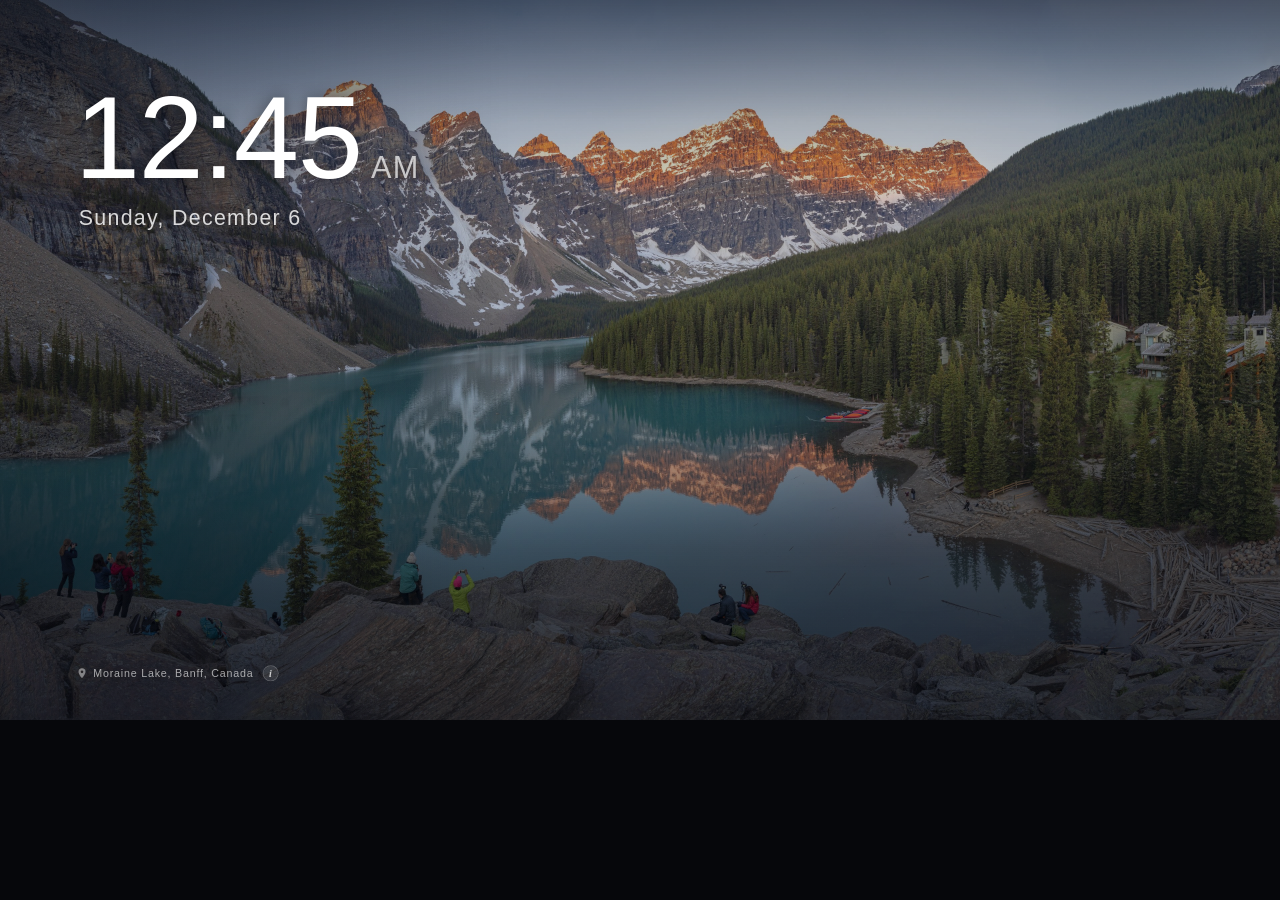
==== commit c4357518: "v3: Discover by streaming service (Top 3 shows/movies per platform, IMDb + Rotten Tomatoes ratings, " ====
--- a/index.html
+++ b/index.html
@@ -35,7 +35,7 @@
     <section class="discover" id="discover" aria-label="Discover">
       <div class="tstat" id="tstat"></div>
       <div class="cw empty" id="cw"><div class="sec-h">Resume Watching<span class="src" id="cwSrc"></span></div><div class="cw-track" id="cwTrack"></div></div>
-      <div class="picks empty" id="picks"><div class="sec-h"><span class="seg" id="seg"><span class="tab" id="tabMovie" data-k="movie">Movies</span><span class="tab" id="tabTv" data-k="tv">Shows</span></span><span class="pill" id="refresh">&#x21bb; Refresh</span><span class="src" id="pkSrc"></span></div><div class="pk-track" id="pkTrack"></div></div>
+      <div class="picks empty" id="picks"><div class="plat" id="plat"><span class="plat-arr pa-l">&#x2039;</span><span class="plat-chip"><span class="plat-logo" id="platLogo"></span></span><span class="plat-arr pa-r">&#x203a;</span><span class="plat-name" id="platName"></span><span class="plat-dots" id="platDots"></span></div><div class="sec-h"><span class="seg" id="seg"><span class="tab" id="tabMovie" data-k="movie">Movies</span><span class="tab" id="tabTv" data-k="tv">Shows</span></span><span class="pill" id="refresh">&#x21bb; Refresh</span><span class="src" id="pkSrc"></span></div><div class="pk-stage" id="pkStage"><div class="pk-track" id="pkTrack"></div></div></div>
     </section>
 
     <main id="rows"></main>
--- a/css/style.css
+++ b/css/style.css
@@ -483,3 +483,60 @@
 /* idle (dim) also hides the Ambient clock/weather */
 .idle .amb { opacity: 0 !important; }
 .wake-now .amb { transition: none !important; }
+
+/* ---- v3: platform carousel + liquid-glass pick tiles ---- */
+.plat { display: none; position: relative; height: 56px; margin-bottom: 14px; white-space: nowrap; border-radius: 999px;
+  transition: transform 140ms cubic-bezier(.2,.8,.2,1); transform: translateZ(0); }
+.has-plat .plat { display: inline-block; }
+.has-plat #refresh { display: none; }
+.plat-chip { position: relative; display: inline-block; vertical-align: middle; width: 170px; height: 56px; border-radius: 18px; overflow: hidden;
+  background: linear-gradient(160deg, rgba(255,255,255,.16), rgba(255,255,255,.05)), var(--brandA, rgba(255,255,255,.08));
+  box-shadow: inset 0 1px 0 rgba(255,255,255,.34), inset 0 0 0 1px rgba(255,255,255,.12), 0 12px 30px -14px rgba(0,0,0,.7); }
+.plat-logo { position: absolute; left: 50%; top: 50%; width: 220px; height: 120px; margin: -60px 0 0 -110px; transform: scale(.42); }
+.plat-logo > * { position: absolute; left: 50%; top: 50%; transform: translate(-50%, -50%); }
+.plat-logo .mk-img { max-width: 220px; max-height: 110px; }
+.plat-arr { display: inline-block; vertical-align: middle; width: 34px; text-align: center; font-size: 40px; font-weight: 200; line-height: 56px;
+  color: rgba(255,255,255,.35); transition: color 140ms ease, transform 140ms ease; }
+.plat-name { display: inline-block; vertical-align: middle; margin-left: 14px; font-size: 22px; font-weight: 400; letter-spacing: 1px; color: rgba(255,255,255,.88);
+  text-shadow: 0 1px 10px rgba(0,0,0,.5); }
+.plat-dots { display: inline-block; vertical-align: middle; margin-left: 22px; }
+.plat-dots i { display: inline-block; width: 8px; height: 8px; margin-right: 8px; border-radius: 4px; background: rgba(255,255,255,.5); box-shadow: 0 1px 6px rgba(0,0,0,.45);
+  transition: transform 200ms ease, background-color 200ms ease; }
+.plat-dots i.on { background: #fff; transform: scale(1.35); }
+.plat.is-focused { transform: scale(1.04); }
+.plat.is-focused .plat-arr { color: #fff; }
+.plat.is-focused .plat-chip { box-shadow: inset 0 2px 0 rgba(255,255,255,.6), inset 0 0 0 1.5px rgba(255,255,255,.45), 0 16px 40px -12px rgba(0,0,0,.8); }
+.plat.is-focused .pa-l { transform: translateX(-3px); }
+.plat.is-focused .pa-r { transform: translateX(3px); }
+.has-plat .sec-h { margin-bottom: 18px; }
+
+/* carousel slide: transform + opacity only, 300 ms; the ghost (old page) leaves while the new page enters */
+.pk-stage { position: relative; }
+.pk-ghost { position: absolute; left: 0; top: 0; pointer-events: none; opacity: 1; transform: translate3d(0,0,0);
+  transition: transform 300ms cubic-bezier(.3,.7,.2,1), opacity 260ms ease; will-change: transform, opacity; }
+.pk-ghost.go-l { transform: translate3d(-160px,0,0); opacity: 0; }
+.pk-ghost.go-r { transform: translate3d(160px,0,0); opacity: 0; }
+.from-r { transform: translate3d(160px,0,0); opacity: 0; transition: none !important; }
+.from-l { transform: translate3d(-160px,0,0); opacity: 0; transition: none !important; }
+.slide-in { transition: transform 300ms cubic-bezier(.3,.7,.2,1), opacity 300ms ease; }
+.pk-track.slide-in, .plat.slide-in { transform: translate3d(0,0,0); opacity: 1; }
+.plat.slide-in.is-focused { transform: scale(1.04); }
+.reduce-motion .pk-ghost { display: none; }
+.reduce-motion .slide-in, .reduce-motion .from-r, .reduce-motion .from-l { transition: none !important; transform: none; opacity: 1; }
+
+/* liquid-glass tile: baked-blur wallpaper behind (no live blur), 1px inner highlight, soft shadow, roomy and quiet */
+.card-bg { overflow: hidden; background: linear-gradient(160deg, rgba(255,255,255,.12) 0%, rgba(255,255,255,.04) 50%, rgba(10,12,20,.20) 100%), rgba(16,18,28,.46);
+  box-shadow: inset 0 1px 0 rgba(255,255,255,.30), inset 0 0 0 1px rgba(255,255,255,.10), 0 24px 50px -24px rgba(0,0,0,.75); }
+.has-wp.blur-baked .card-bg { background: rgba(16,18,28,.30); }
+.card-bg .bk::after { background: linear-gradient(160deg, rgba(255,255,255,.14) 0%, rgba(255,255,255,.04) 45%, rgba(8,10,18,.30) 100%); }
+.card-art { left: 10px; top: 10px; width: 166px; height: 250px; border-radius: 18px; box-shadow: 0 8px 20px -8px rgba(0,0,0,.7); }
+.card-body { left: 176px; padding: 30px 30px 0 30px; }
+.card-t { font-size: 29px; }
+.card .rates { position: absolute; left: 30px; bottom: 28px; white-space: nowrap; }
+.card .rates .rate { position: static; display: inline-block; vertical-align: middle; height: 36px; line-height: 36px; margin-right: 10px; font-size: 20px;
+  border-radius: 9px; padding: 0 12px 0 10px; }
+.card .rates .rate b { font-size: 17px; }
+.card .rate.rt { background: rgba(255,255,255,.12); color: #fff; box-shadow: inset 0 0 0 1px rgba(255,255,255,.18); padding: 0 12px 0 8px; }
+.card .rate.rt span { font-weight: 600; }
+.rt-ic { display: inline-block; width: 22px; height: 22px; margin-right: 6px; vertical-align: -4px; }
+.pk-none { padding-left: 4px; }
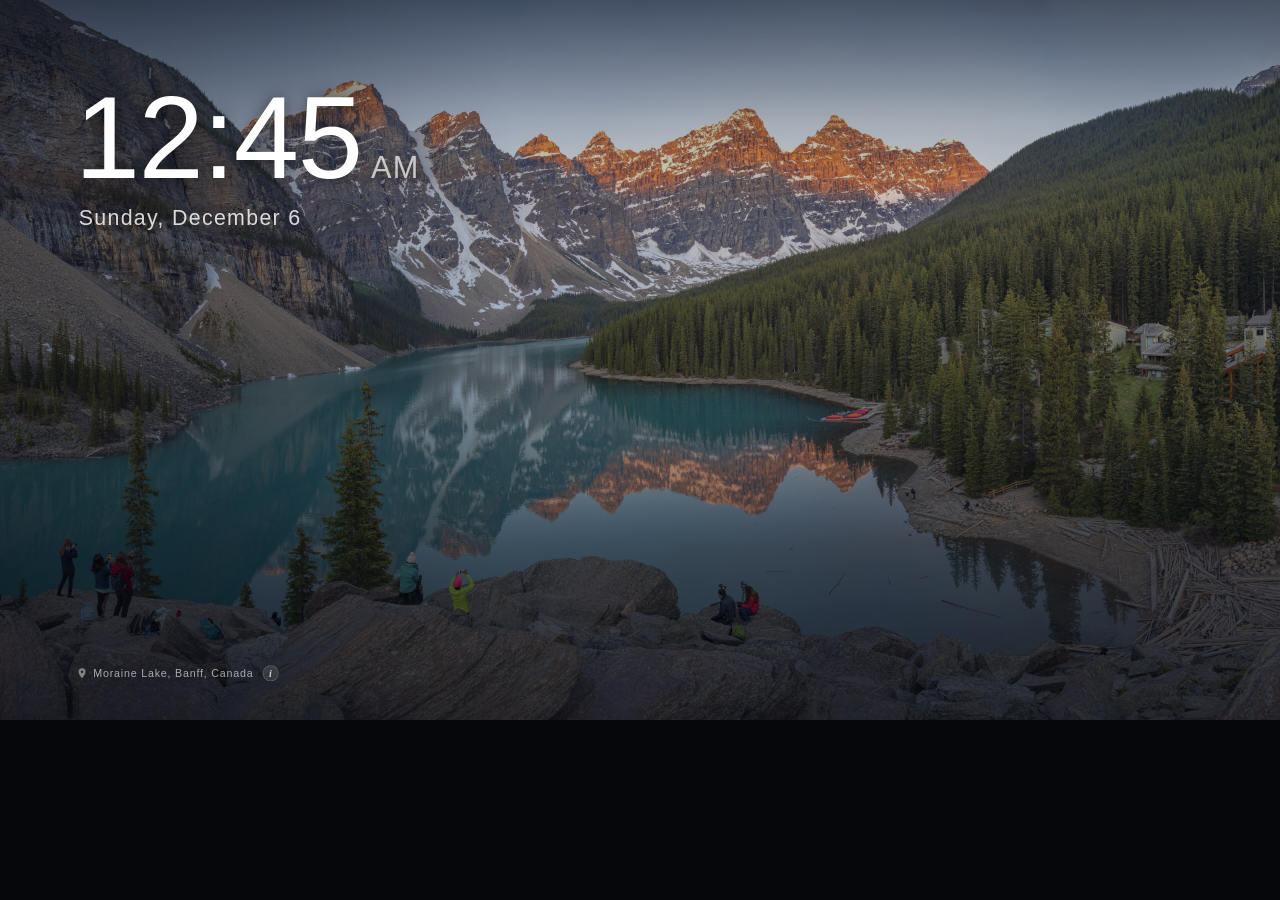
==== commit 254da7e5: "v5: Yo-Yo voice assistant, iPhone remote, day/night, inputs row, screensaver" ====
--- a/index.html
+++ b/index.html
@@ -16,6 +16,7 @@
         (function () { try { if (/[?&]wp=/.test(location.search)) return; var e = localStorage.getItem('rh.wp.early'); if (!e) return;
           var p = e.split('|'); document.getElementById('wpB').src = p[0]; if (p[1]) (new Image()).src = p[1]; } catch (x) {} })();</script>
       <div class="scrim"></div>
+      <div class="tod-night"></div>
       <div class="vignette"></div><div class="grain"></div>
     </div>
 
@@ -54,7 +55,11 @@
   <script defer src="js/wallpaper.js"></script>
   <script defer src="data/weekly.embed.js"></script>
   <script defer src="js/weather.js"></script>
+  <script defer src="js/daynight.js"></script>
   <script defer src="js/discover.js"></script>
+  <script defer src="js/inputs.js"></script>
+  <script defer src="js/saver.js"></script>
   <script defer src="js/app.js"></script>
+  <script defer src="js/voice.js"></script>
 </body>
 </html>
--- a/css/style.css
+++ b/css/style.css
@@ -540,3 +540,175 @@
 .card .rate.rt span { font-weight: 600; }
 .rt-ic { display: inline-block; width: 22px; height: 22px; margin-right: 6px; vertical-align: -4px; }
 .pk-none { padding-left: 4px; }
+
+/* ---------------- Voice assistant overlay (js/voice.js) · Design B "Orb + Timeline" ----------------
+ * No fullscreen blur: the panels use the baked glass (.glass + RH_Wallpaper.addGlass). The orb only animates transform. */
+.vx { position: absolute; left: 0; top: 0; width: 1920px; height: 1080px; z-index: 60; opacity: 0; visibility: hidden; transition: opacity .35s ease, visibility 0s linear .35s; }
+.vx.on { opacity: 1; visibility: visible; transition: opacity .35s ease; }
+.vx-scrim { position: absolute; left: 0; top: 0; width: 1920px; height: 1080px; background: linear-gradient(180deg, rgba(4,5,10,.55), rgba(4,5,10,.35) 40%, rgba(4,5,10,.7)); }
+body.voice-on #rows, body.voice-on .discover, body.voice-on .amb, body.voice-on .hint, body.voice-on .greet, body.voice-on .wpcap, body.voice-on .dsc-sub { opacity: 0 !important; transition: opacity .3s ease; }
+.vx-orb { position: absolute; left: 150px; top: 330px; width: 300px; height: 300px; border-radius: 50%;
+  background: radial-gradient(circle at 35% 30%, #fff 0%, #cfd8ff 12%, #7d8cff 35%, #3a2a9a 62%, #120c2e 100%);
+  box-shadow: 0 0 120px 30px rgba(120,130,255,.45), 0 0 260px 80px rgba(150,90,255,.22), inset -20px -30px 60px rgba(0,0,0,.45);
+  -webkit-animation: vxBreath 4.2s ease-in-out infinite; animation: vxBreath 4.2s ease-in-out infinite; will-change: transform; }
+.vx-orb i { position: absolute; left: -30px; top: -30px; width: 360px; height: 360px; border-radius: 50%; border: 1.5px solid rgba(190,200,255,.35);
+  -webkit-animation: vxRing 4.2s ease-in-out infinite; animation: vxRing 4.2s ease-in-out infinite; }
+.vx-listening .vx-orb, .vx-working .vx-orb { -webkit-animation-duration: 1.6s; animation-duration: 1.6s; }
+.vx-listening .vx-orb i, .vx-working .vx-orb i { -webkit-animation-duration: 1.6s; animation-duration: 1.6s; }
+.vx-done .vx-orb, .vx-error .vx-orb { -webkit-animation: none; animation: none; transform: scale(.62); opacity: .85; transition: transform .6s ease, opacity .6s ease; }
+.vx-done .vx-orb i, .vx-error .vx-orb i { -webkit-animation: none; animation: none; }
+.vx-error .vx-orb { background: radial-gradient(circle at 35% 30%, #fff 0%, #ffd8cf 12%, #ff8c7d 35%, #9a2a3a 62%, #2e0c12 100%); }
+@-webkit-keyframes vxBreath { 0%, 100% { -webkit-transform: scale(.94); } 50% { -webkit-transform: scale(1.04); } }
+@keyframes vxBreath { 0%, 100% { transform: scale(.94); } 50% { transform: scale(1.04); } }
+@-webkit-keyframes vxRing { 0%, 100% { -webkit-transform: scale(1); opacity: .5; } 50% { -webkit-transform: scale(1.08); opacity: 1; } }
+@keyframes vxRing { 0%, 100% { transform: scale(1); opacity: .5; } 50% { transform: scale(1.08); opacity: 1; } }
+.vx-name { position: absolute; left: 100px; width: 400px; top: 280px; text-align: center; font-size: 22px; letter-spacing: .12em; color: rgba(255,255,255,.45); }
+.vx-cap { position: absolute; left: 100px; width: 400px; top: 665px; text-align: center; font-size: 24px; color: rgba(255,255,255,.75); }
+.vx-q { position: absolute; left: 100px; width: 400px; top: 715px; text-align: center; font-size: 28px; line-height: 1.35; font-weight: 600; color: #fff; max-height: 230px; overflow: hidden; }
+.vx-q.interim { color: rgba(255,255,255,.6); }
+.vx .glass.vx-tl, .vx .glass.vx-ap { position: absolute; top: 150px; height: 780px; padding: 40px 44px; box-sizing: border-box; border-radius: 30px; }
+.vx .glass.vx-tl { left: 560px; width: 560px; }
+.vx .glass.vx-ap { left: 1160px; width: 660px; }
+.vx h3 { margin: 0 0 26px; font-size: 20px; letter-spacing: .12em; text-transform: uppercase; color: rgba(255,255,255,.55); font-weight: 600; }
+.vx h3 span { letter-spacing: .04em; text-transform: none; color: rgba(255,255,255,.4); font-weight: 500; }
+.vx-st { position: relative; padding: 0 70px 30px 46px; }
+.vx-st:before { content: ""; position: absolute; left: 11px; top: 30px; bottom: 0; width: 2px; background: rgba(255,255,255,.16); }
+.vx-st:last-child:before { display: none; }
+.vx-st i { position: absolute; left: 0; top: 4px; width: 24px; height: 24px; border-radius: 50%; background: rgba(255,255,255,.14); box-shadow: inset 0 0 0 1.5px rgba(255,255,255,.3); }
+.vx-st.ok i { background: #5ee08a; box-shadow: none; }
+.vx-st.ok i:after { content: "\2713"; position: absolute; left: 5px; top: 0; font-size: 16px; color: #073; font-weight: 800; font-style: normal; }
+.vx-st.err i { background: #ff7a7a; box-shadow: none; }
+.vx-st.err i:after { content: "!"; position: absolute; left: 9px; top: 0; font-size: 17px; color: #400; font-weight: 800; font-style: normal; }
+.vx-st.live i { background: #9fb6ff; box-shadow: 0 0 0 6px rgba(159,182,255,.22), 0 0 22px #9fb6ff; }
+.vx-st b { display: block; font-size: 26px; font-weight: 600; color: #fff; }
+.vx-st span { display: block; font-size: 19px; color: rgba(255,255,255,.6); margin-top: 6px; line-height: 1.3; }
+.vx-st em { position: absolute; right: 0; top: 4px; font-size: 18px; font-style: normal; color: rgba(255,255,255,.45); }
+.vx-bar { height: 6px; border-radius: 3px; background: rgba(255,255,255,.14); margin-top: 12px; width: 360px; overflow: hidden; }
+.vx-bar u { display: block; height: 6px; width: 40%; background: linear-gradient(90deg, #9fb6ff, #d6a2ff); -webkit-animation: vxSweep 1.2s ease-in-out infinite; animation: vxSweep 1.2s ease-in-out infinite; }
+@-webkit-keyframes vxSweep { 0% { -webkit-transform: translateX(-100%); } 100% { -webkit-transform: translateX(250%); } }
+@keyframes vxSweep { 0% { transform: translateX(-100%); } 100% { transform: translateX(250%); } }
+.vx-ans { font-size: 28px; line-height: 1.4; margin-bottom: 28px; color: #fff; }
+.vx-row { position: relative; height: 150px; margin-bottom: 18px; border-radius: 18px; }
+.vx-row.sel:after { content: ""; position: absolute; left: -12px; top: -9px; right: -12px; bottom: -9px; border-radius: 22px; box-shadow: inset 0 0 0 3px rgba(255,255,255,.85), 0 0 28px rgba(160,180,255,.35); }
+.vx-art { position: absolute; left: 0; top: 0; width: 100px; height: 150px; border-radius: 14px; overflow: hidden; background: linear-gradient(160deg, #5ad1ff, #3a5bd8 65%, #141a4a); box-shadow: 0 10px 24px -10px rgba(0,0,0,.6), inset 0 0 0 1px rgba(255,255,255,.12); }
+.vx-art img { width: 100px; height: 150px; object-fit: cover; display: block; }
+.vx-art b { position: absolute; left: 8px; right: 8px; bottom: 8px; font-size: 15px; line-height: 1.15; }
+.vx-tx { position: absolute; left: 124px; top: 6px; right: 0; }
+.vx-tx b { font-size: 24px; color: #fff; display: block; white-space: nowrap; overflow: hidden; text-overflow: ellipsis; }
+.vx-tx div { font-size: 18px; color: rgba(255,255,255,.6); margin-top: 6px; }
+.vx-badge { display: inline-block; font-size: 15px; font-weight: 700; border-radius: 7px; padding: 3px 8px; margin: 10px 6px 0 0; }
+.vx-badge.imdb { background: #f5c518; color: #000; }
+.vx-badge.rt { background: rgba(255,255,255,.14); color: #fff; }
+.vx-plat { display: inline-block; font-size: 15px; color: rgba(255,255,255,.7); margin: 10px 0 0 4px; }
+.vx-tx .vx-go { font-size: 16px; color: rgba(255,255,255,.0); margin-top: 8px; }
+.vx-row.sel .vx-go { color: rgba(255,255,255,.8); }
+.vx-sk { height: 22px; border-radius: 11px; background: rgba(255,255,255,.12); margin: 16px 0; }
+.vx-sk.big { width: 80%; height: 150px; border-radius: 14px; margin-top: 30px; }
+.vx-help { position: absolute; left: 560px; top: 960px; font-size: 20px; color: rgba(255,255,255,.6); }
+.vx-help b { color: #fff; font-weight: 600; }
+
+/* Request stats (voice.js renderStats): one quiet low-contrast line just under the answer panel (level with the key help), fades in after
+ * the answer; Info expands a small card above it. Opacity/transform only. */
+.vx-stats { position: absolute; left: 1204px; width: 572px; top: 963px; font-size: 16px; text-align: right; letter-spacing: .02em; color: rgba(255,255,255,.34); white-space: nowrap; overflow: hidden; text-overflow: ellipsis; opacity: 0; transition: opacity .8s ease; font-variant-numeric: tabular-nums; }
+.vx-stats.in { opacity: 1; }
+.vx-stats.open { color: rgba(255,255,255,.6); }
+.vx-sd { position: absolute; left: 1250px; bottom: 136px; width: 540px; z-index: 5; padding: 20px 22px 16px; box-sizing: border-box; border-radius: 20px; background: rgba(18,20,34,.95); box-shadow: 0 18px 40px -14px rgba(0,0,0,.7), inset 0 0 0 1px rgba(255,255,255,.12);
+  opacity: 0; visibility: hidden; transform: translateY(12px); transition: opacity .25s ease, transform .25s ease, visibility 0s linear .25s; font-size: 15px; color: rgba(255,255,255,.7); }
+.vx-sd.on { opacity: 1; visibility: visible; transform: translateY(0); transition: opacity .25s ease, transform .25s ease; }
+.vx-sd-h { display: flex; justify-content: space-between; align-items: baseline; margin-bottom: 14px; }
+.vx-sd-h b { font-size: 17px; color: #fff; font-weight: 600; }
+.vx-sd-h span { font-size: 14px; color: rgba(255,255,255,.5); }
+.vx-sd-g { display: flex; margin-bottom: 14px; }
+.vx-sd-g div { flex: 1; font-size: 12px; letter-spacing: .08em; text-transform: uppercase; color: rgba(255,255,255,.42); }
+.vx-sd-g em { display: block; font-style: normal; font-size: 22px; letter-spacing: 0; text-transform: none; color: #fff; font-weight: 600; margin-bottom: 2px; }
+.vx-sd-s div { position: relative; height: 24px; line-height: 24px; font-size: 14px; }
+.vx-sd-s span { position: absolute; left: 0; width: 220px; white-space: nowrap; overflow: hidden; text-overflow: ellipsis; color: rgba(255,255,255,.7); }
+.vx-sd-s i { position: absolute; left: 230px; top: 10px; height: 4px; border-radius: 2px; background: linear-gradient(90deg, #9fb6ff, #d6a2ff); opacity: .8; }
+.vx-sd-s em { position: absolute; right: 0; font-style: normal; color: rgba(255,255,255,.5); font-variant-numeric: tabular-nums; }
+.vx-sd-f { margin-top: 10px; font-size: 13px; color: rgba(255,255,255,.45); }
+.vx-sd-f.warn { color: #f5c86a; }
+.vx-hi { color: rgba(255,255,255,.4); }
+.vx-hi b { color: rgba(255,255,255,.7) !important; }
+
+/* =====================================================================
+ * v5 (Oct 2026): day/night look, inputs row in the dock, picks screensaver.
+ * Transitions are transform/opacity only; no new backdrop-filter.
+ * ===================================================================== */
+
+/* ---- day / night (js/daynight.js toggles body.day / body.night) ----
+ * Night: a dim, slightly warm layer over the photo, a darker tint inside the baked glass, softer text. Everything
+ * crossfades by opacity over --tod-fade; .tod-instant (first paint) skips the fade. */
+.tod-night { position: absolute; left: 0; top: 0; right: 0; bottom: 0; pointer-events: none; opacity: 0;
+  background: linear-gradient(180deg, rgba(22,16,10,.34) 0%, rgba(12,9,8,.30) 45%, rgba(4,4,8,.46) 100%);
+  transition: opacity var(--tod-fade, 4000ms) ease-in-out; will-change: opacity; }
+.night .tod-night { opacity: 1; }
+.bk .bk-n { position: absolute; left: 0; top: 0; right: 0; bottom: 0; z-index: 2; opacity: 0; background: rgba(10,10,18,.30);
+  transition: opacity var(--tod-fade, 4000ms) ease-in-out; }
+.night .bk .bk-n { opacity: 1; }
+.amb-time, .amb-date { transition: opacity var(--tod-fade, 4000ms) ease-in-out; }
+.night .amb-time { opacity: .88; }
+.night .amb-date { opacity: .8; }
+.day .amb { text-shadow: 0 2px 26px rgba(0,0,0,.55); }
+.tod-instant .tod-night, .tod-instant .bk-n, .tod-instant .amb-time, .tod-instant .amb-date { transition: none !important; }
+
+/* ---- inputs row (second line inside the dock) ---- */
+.dock-in { display: none; position: relative; z-index: 3; margin-top: 16px; padding-top: 14px; white-space: nowrap; }
+.dock-in:before { content: ""; position: absolute; left: 6px; right: 6px; top: 0; height: 1px; background: rgba(255,255,255,.14); }
+.has-inputs .dock-in { display: block; }
+.has-inputs .row-dock { top: 772px; }
+.in-lab { display: inline-block; vertical-align: middle; margin: 0 18px 0 6px; font-size: 15px; font-weight: 600; letter-spacing: 1.6px;
+  text-transform: uppercase; color: rgba(255,255,255,.5); }
+.in-mock { display: inline-block; vertical-align: middle; margin: 0 16px 0 6px; padding: 5px 12px; border-radius: 8px; font-size: 13px; font-weight: 800;
+  letter-spacing: 1.4px; text-transform: uppercase; background: #ffcc33; color: #1a1400; }
+.in-chip { position: relative; display: inline-block; vertical-align: middle; height: 48px; line-height: 48px; padding: 0 22px 0 16px; margin-right: 12px;
+  border-radius: 999px; color: rgba(255,255,255,.88); font-size: 19px; font-weight: 500; letter-spacing: .4px;
+  background: linear-gradient(160deg, rgba(255,255,255,.15), rgba(255,255,255,.05));
+  box-shadow: inset 0 1px 0 rgba(255,255,255,.28), inset 0 0 0 1px rgba(255,255,255,.10);
+  transform: translateZ(0); transition: transform 140ms cubic-bezier(.2,.8,.2,1); }
+.in-chip .in-bg { position: absolute; left: 0; top: 0; right: 0; bottom: 0; border-radius: inherit; background: rgba(255,255,255,.94); opacity: 0;
+  transition: opacity 140ms ease; }
+.in-chip > .in-ic, .in-chip > span { position: relative; }
+.in-ic { width: 26px; height: 26px; margin-right: 10px; vertical-align: -7px; }
+.in-s { margin-left: 10px; font-size: 15px; font-weight: 400; opacity: .6; }
+.in-chip.is-focused { transform: scale(1.1); color: #111; }
+.in-chip.is-focused .in-bg { opacity: 1; }
+.in-set { margin-left: 8px; }
+
+/* ---- picks screensaver (js/saver.js) ---- */
+.sv { position: absolute; left: 0; top: 0; width: 1920px; height: 1080px; z-index: 8; overflow: hidden; background: #000; pointer-events: none;
+  opacity: 0; visibility: hidden; transition: opacity 1400ms ease, visibility 0s linear 1400ms; }
+.sv.on { opacity: 1; visibility: visible; transition: opacity 1400ms ease; }
+.sv.out { transition: opacity 350ms ease, visibility 0s linear 350ms; }
+.sv-ph { position: absolute; left: 0; top: 0; width: 1920px; height: 1080px; overflow: hidden; }
+.sv-img { position: absolute; left: 0; top: 0; width: 1920px; height: 1080px; object-fit: cover; opacity: 0; transform-origin: 50% 50%;
+  will-change: transform, opacity; -webkit-backface-visibility: hidden; backface-visibility: hidden;
+  transition: opacity var(--sv-fade, 2200ms) ease-in-out; }
+.sv-img:not([src]) { visibility: hidden; }
+.sv-img.on { opacity: 1; z-index: 1; }
+.sv-img.top { z-index: 2; }
+.sv-img.now { transition: none; }
+@keyframes svkb1 { from { transform: scale(1) translate3d(0, 0, 0); } to { transform: scale(1.08) translate3d(-1.5%, -.8%, 0); } }
+@keyframes svkb2 { from { transform: scale(1.08) translate3d(1.5%, .6%, 0); } to { transform: scale(1) translate3d(0, 0, 0); } }
+.sv-shade { position: absolute; left: 0; top: 0; width: 1920px; height: 1080px; z-index: 3;
+  background: radial-gradient(1100px 620px at 0% 0%, rgba(0,0,0,.55), rgba(0,0,0,0) 72%),
+    linear-gradient(180deg, rgba(0,0,0,.22) 0%, rgba(0,0,0,0) 32%, rgba(0,0,0,0) 56%, rgba(0,0,0,.66) 100%); }
+.sv-clock { position: absolute; left: 96px; top: 80px; z-index: 4; padding: 22px 46px 28px 40px; border-radius: 44px; color: #fff;
+  background: linear-gradient(160deg, rgba(255,255,255,.16) 0%, rgba(255,255,255,.05) 50%, rgba(255,255,255,.02) 100%), rgba(14,16,24,.44);
+  box-shadow: inset 0 1.5px 0 rgba(255,255,255,.34), inset 0 0 0 1px rgba(255,255,255,.12), 0 24px 60px -20px rgba(0,0,0,.6);
+  text-shadow: 0 2px 20px rgba(0,0,0,.35); }
+.sv-time { font-size: 150px; font-weight: 200; line-height: 1; letter-spacing: -2px; font-variant-numeric: tabular-nums; }
+.sv-time small { font-size: 40px; font-weight: 300; letter-spacing: 2px; margin-left: 12px; color: rgba(255,255,255,.72); }
+.sv-date { margin: 10px 0 0 6px; font-size: 28px; font-weight: 300; letter-spacing: 2px; color: rgba(255,255,255,.84); }
+.sv-meta { position: absolute; left: 100px; bottom: 74px; z-index: 4; color: #fff; opacity: 0; transition: opacity 600ms ease; white-space: nowrap; }
+.sv-meta.in { opacity: 1; }
+.sv-title { display: inline-block; vertical-align: middle; font-size: 34px; font-weight: 500; letter-spacing: .3px; text-shadow: 0 2px 16px rgba(0,0,0,.6); }
+.sv-badges { display: inline-block; vertical-align: middle; margin-left: 20px; }
+.sv-badges .rate { vertical-align: middle; height: 28px; line-height: 28px; padding: 0 9px; margin-right: 8px; font-size: 15px; border-radius: 6px; }
+.sv-badges .rate b { font-size: 13px; margin-right: 3px; }
+.sv-badges .rate.rt { background: rgba(255,255,255,.14); color: #fff; box-shadow: inset 0 0 0 1px rgba(255,255,255,.2); padding: 0 10px 0 6px; }
+.sv-badges .rt-ic { width: 18px; height: 18px; margin-right: 4px; vertical-align: -3px; }
+.sv-hint { margin-top: 12px; font-size: 18px; font-weight: 400; letter-spacing: .8px; color: rgba(255,255,255,.62); }
+.sv-hint b { display: inline-block; padding: 1px 8px; margin-right: 8px; border-radius: 6px; font-size: 14px; font-weight: 700; letter-spacing: 1px;
+  background: rgba(255,255,255,.18); color: #fff; box-shadow: inset 0 0 0 1px rgba(255,255,255,.22); }
+.saver-on .hint, .saver-on .toast { opacity: 0 !important; }
+.reduce-motion .sv-img { animation: none !important; }
